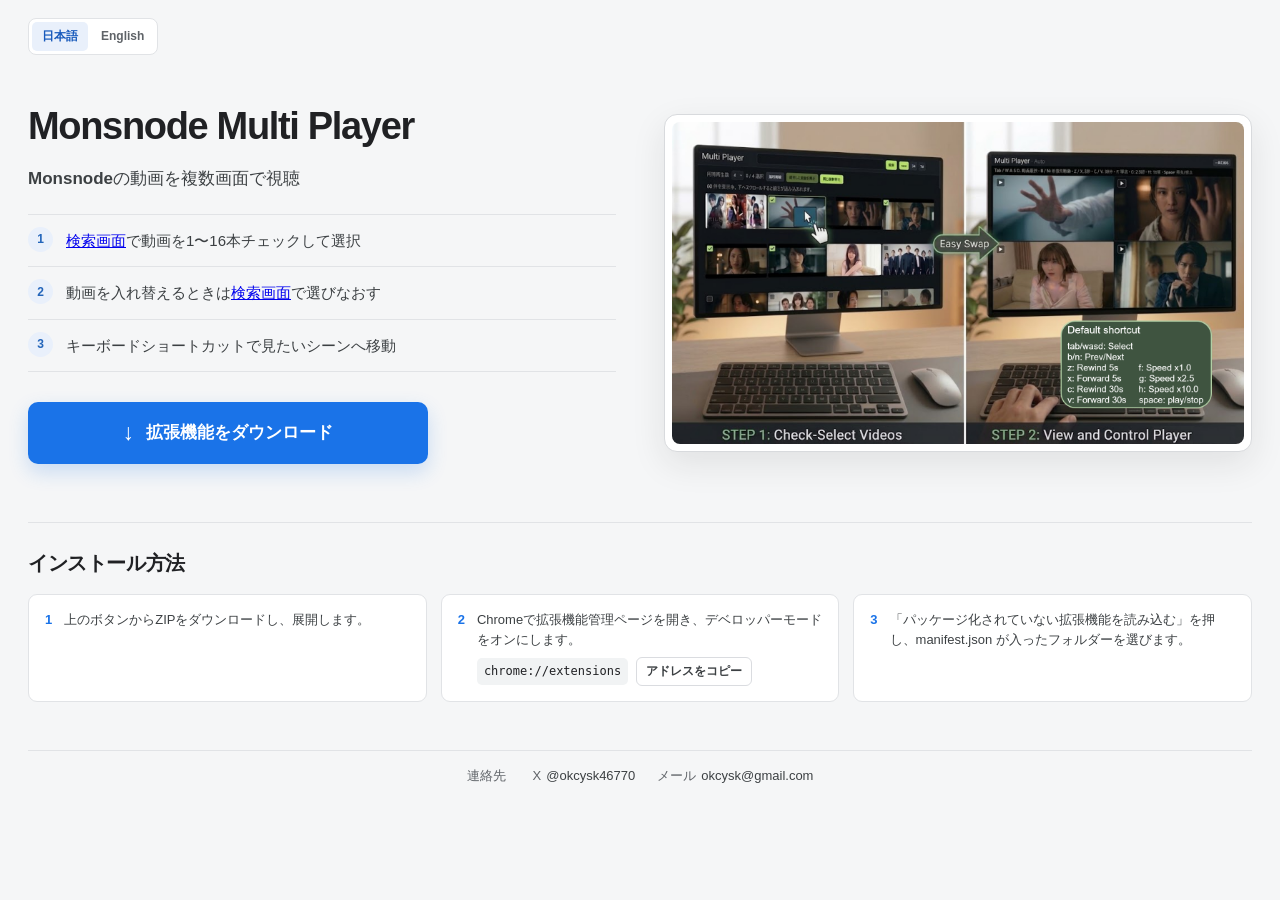
==== index.html @ 9a284ace "Add files via upload" ====
<!doctype html>
<html lang="ja">
<head>
  <meta charset="utf-8">
  <meta name="viewport" content="width=device-width,initial-scale=1">
  <meta name="theme-color" content="#f5f6f7">
  <meta name="description" content="Monsnode Multi Player — マルチ画面動画プレーヤー">
  <title>Monsnode Multi Player</title>
  <style>
    :root{color-scheme:light;--ink:#202124;--muted:#5f6368;--line:#e1e3e6;--blue:#1a73e8;--blue-dark:#155bb5;--bg:#f5f6f7}
    *{box-sizing:border-box}
    html,body{min-height:100%;margin:0}
    body{background:var(--bg);color:var(--ink);font:15px/1.55 Arial,"Noto Sans JP",sans-serif}
    header{height:72px;display:flex;align-items:center;width:min(1320px,calc(100% - 56px));margin:auto}
    .brand{font-size:17px;font-weight:650;letter-spacing:-.02em}
    .hero{display:grid;grid-template-columns:1fr 1fr;gap:48px;align-items:center;width:min(1320px,calc(100% - 56px));margin:20px auto 48px}
    .copy{padding:10px 0}
    h1{margin:0 0 25px;font-size:clamp(27px,3vw,38px);line-height:1.28;font-weight:650;letter-spacing:-.035em}
    .tagline{margin:-10px 0 23px;color:#3c4043;font-size:17px;font-weight:550;line-height:1.5}
    .points{margin:0 0 30px;padding:0;list-style:none}
    .points li{display:flex;gap:13px;align-items:flex-start;padding:14px 0;border-top:1px solid var(--line);color:#3c4043;font-size:15px}
    .points li:last-child{border-bottom:1px solid var(--line)}
    .num{flex:none;display:grid;place-items:center;width:25px;height:25px;margin-top:-2px;border-radius:50%;background:#e9f0fb;color:#2365ba;font-size:12px;font-weight:700}
    .download{display:flex;width:min(100%,400px);min-height:62px;align-items:center;justify-content:center;gap:12px;padding:13px 20px;border:0;border-radius:10px;background:var(--blue);color:#fff;text-decoration:none;font-size:17px;font-weight:700;box-shadow:0 8px 20px #1a73e833;transition:background .15s,transform .15s,box-shadow .15s}
    .download:hover{background:var(--blue-dark);transform:translateY(-2px);box-shadow:0 11px 24px #1a73e844}
    .download-icon{font-size:23px;line-height:1}
    .image-wrap{width:100%;padding:7px;border:1px solid #d8dadd;border-radius:13px;background:#fff;box-shadow:0 12px 34px #20212418}
    .hero-image{display:block;width:100%;height:auto;border-radius:8px}
    .install{width:min(1320px,calc(100% - 56px));margin:0 auto 48px;padding-top:25px;border-top:1px solid var(--line)}
    .install h2{margin:0 0 15px;font-size:20px;letter-spacing:-.02em}
    .steps{display:grid;grid-template-columns:repeat(3,minmax(0,1fr));gap:14px}
    .step{display:flex;gap:12px;align-items:flex-start;padding:15px 16px;border:1px solid var(--line);border-radius:9px;background:#fff;color:#3c4043;font-size:13px;line-height:1.55}
    .step b{flex:none;color:var(--blue);font-size:13px}
    .step code{font-size:12px;color:#202124}
    .manager-address{display:inline-flex;gap:8px;align-items:center;flex-wrap:wrap;margin-top:7px}
    .manager-address code{padding:4px 7px;border-radius:5px;background:#f1f3f4}
    .manager-address button{padding:5px 9px;border:1px solid #dadce0;border-radius:6px;background:#fff;color:#3c4043;font:600 12px Arial,sans-serif;cursor:pointer}
    .manager-address button:hover{background:#f8f9fa}
    .contact{display:flex;align-items:center;justify-content:center;gap:22px;width:min(1320px,calc(100% - 56px));margin:0 auto 24px;padding:15px 0;border-top:1px solid var(--line);color:var(--muted);font-size:13px}
    .contact a{color:#3c4043;text-decoration:none}.contact a:hover{color:var(--blue);text-decoration:underline}.contact-label{margin-right:5px;color:var(--muted)}
    .lang-switch{display:flex;gap:3px;padding:3px;border:1px solid var(--line);border-radius:8px;background:#fff}
    .lang-switch button{border:0;border-radius:5px;padding:6px 10px;background:transparent;color:var(--muted);font:600 12px Arial,sans-serif;cursor:pointer}
    .lang-switch button[aria-pressed="true"]{background:#e9f0fb;color:#185abc}
    @media(max-width:760px){header{width:calc(100% - 32px);height:60px}.hero{grid-template-columns:1fr;gap:25px;width:calc(100% - 32px);margin:14px auto 30px}.copy{padding:0}h1{font-size:28px;margin-bottom:17px}.tagline{margin:-7px 0 17px;font-size:15px}.points{margin-bottom:23px}.points li{padding:11px 0;font-size:14px}.download{width:100%;min-height:58px;font-size:16px}.install{width:calc(100% - 32px);margin-bottom:28px;padding-top:19px}.steps{grid-template-columns:1fr;gap:8px}.step{padding:12px 13px}}
    @media(max-width:420px){header{height:54px}.brand{font-size:15px}.hero{gap:19px;margin-top:8px}.image-wrap{padding:4px;border-radius:9px}.hero-image{border-radius:5px}.points li{gap:10px;font-size:13px}.download{min-height:55px}.contact{width:calc(100% - 32px);gap:13px;flex-wrap:wrap;font-size:12px}}
  </style>
</head>
<body>
  <header><div class="lang-switch" role="group" aria-label="Language"><button type="button" data-language="ja" aria-pressed="true">日本語</button><button type="button" data-language="en" aria-pressed="false">English</button></div></header>
  <main class="hero">
    <section class="copy" id="copy-section" aria-label="拡張機能の説明">
      <h1>Monsnode Multi Player</h1>
      <p class="tagline" data-ja="Monsnodeの動画を複数画面で視聴" data-en="Watch Monsnode videos in a multi-panel layout">Monsnodeの動画を複数画面で視聴</p>
      <ol class="points">
        <li><span class="num">1</span><span id="point-one">検索画面で動画を1〜16本チェックして選択</span></li>
        <li><span class="num">2</span><span id="point-two">入れ替えたい動画は検索画面でチェックを入れなおす</span></li>
        <li><span class="num">3</span><span data-ja="キーボードショートカットで見たいシーンへ移動" data-en="Jump to a scene with keyboard shortcuts">キーボードショートカットで見たいシーンへ移動</span></li>
      </ol>
      <a class="download" href="./Monsnode-Multi-Player-v1.5.11.zip" download><span class="download-icon" aria-hidden="true">↓</span><span id="download-label" data-ja="拡張機能をダウンロード" data-en="Download the extension">拡張機能をダウンロード</span></a>
    </section>
    <div class="image-wrap"><img class="hero-image" id="hero-image" src="./overview-multi-player.png" alt="検索画面で動画を選択し、マルチ画面プレーヤーで視聴・操作するイメージ" data-ja-alt="検索画面で動画を選択し、マルチ画面プレーヤーで視聴・操作するイメージ" data-en-alt="Select videos from search results and watch them in the multi-panel player" width="1500" height="844" fetchpriority="high"></div>
  </main>
  <section class="install" aria-labelledby="install-title" id="install-section">
    <h2 id="install-title" data-ja="インストール方法" data-en="How to install">インストール方法</h2>
    <div class="steps">
      <div class="step"><b>1</b><span data-ja="上のボタンからZIPをダウンロードし、展開します。" data-en="Download the ZIP above and extract it.">上のボタンからZIPをダウンロードし、展開します。</span></div>
      <div class="step"><b>2</b><span><span id="manager-instruction">お使いのブラウザーの拡張機能管理ページを開き、デベロッパーモードをオンにします。</span><span class="manager-address"><code id="manager-url">chrome://extensions</code><button id="copy-manager" type="button">アドレスをコピー</button></span></span></div>
      <div class="step"><b>3</b><span data-ja="「パッケージ化されていない拡張機能を読み込む」を押し、manifest.json が入ったフォルダーを選びます。" data-en="Click Load unpacked and choose the extracted folder containing manifest.json.">「パッケージ化されていない拡張機能を読み込む」を押し、manifest.json が入ったフォルダーを選びます。</span></div>
    </div>
  </section>
  <footer class="contact" aria-label="Contact">
    <span class="contact-label" data-ja="連絡先" data-en="Contact">連絡先</span>
    <a href="https://x.com/okcysk46770" target="_blank" rel="noopener noreferrer"><span class="contact-label">X</span>@okcysk46770</a>
    <a href="mailto:okcysk@gmail.com"><span class="contact-label" data-ja="メール" data-en="Email">メール</span>okcysk@gmail.com</a>
  </footer>
  <script>
    const languageButtons = document.querySelectorAll('[data-language]');
    const searchUrl = 'https://monsnode.com/';
    function updateSearchLinks(language) {
      const link = `<a href="${searchUrl}" target="_blank" rel="noopener noreferrer">${language === 'ja' ? '検索画面' : 'search page'}</a>`;
      document.querySelector('#point-one').innerHTML = language === 'ja'
        ? `${link}で動画を1〜16本チェックして選択`
        : `Select 1–16 videos by checking them on the ${link}`;
      document.querySelector('#point-two').innerHTML = language === 'ja'
        ? `動画を入れ替えるときは${link}で選びなおす`
        : `To replace a video, choose another one on the ${link}`;
    }
    function detectBrowser() {
      const ua = navigator.userAgent;
      if (/Edg\//.test(ua)) return { name: 'Microsoft Edge', url: 'edge://extensions' };
      if (/OPR\//.test(ua)) return { name: 'Opera', url: 'opera://extensions' };
      if (/Vivaldi\//.test(ua)) return { name: 'Vivaldi', url: 'vivaldi://extensions' };
      if (/Firefox\//.test(ua)) return { name: 'Firefox', url: 'about:addons', supported: false };
      if (/Chrome\//.test(ua)) return { name: 'Chrome', url: 'chrome://extensions' };
      return null;
    }
    let browser = detectBrowser();
    let currentLanguage = 'ja';
    const managerUrl = document.querySelector('#manager-url');
    const managerInstruction = document.querySelector('#manager-instruction');
    if (browser) {
      managerUrl.textContent = browser.url;
      managerInstruction.textContent = browser.supported === false
        ? `Firefox detected. This Chrome extension should be installed in Chrome or a Chromium-based browser. Add-ons: `
        : `${browser.name}: open the extension manager and turn on Developer mode. `;
    } else {
      managerInstruction.textContent = 'Browser not detected. Use Chrome or a Chromium-based browser. Extension manager: ';
    }
    if (navigator.brave?.isBrave) {
      navigator.brave.isBrave().then(isBrave => {
        if (isBrave) {
          browser = { name: 'Brave', url: 'brave://extensions' };
          managerUrl.textContent = browser.url;
          setLanguage(currentLanguage);
        }
      }).catch(() => {});
    }
    document.querySelector('#copy-manager').addEventListener('click', async event => {
      const button = event.currentTarget;
      const original = button.textContent;
      try {
        await navigator.clipboard.writeText(managerUrl.textContent);
        button.textContent = document.documentElement.lang === 'ja' ? 'コピーしました' : 'Copied';
      } catch {
        button.textContent = document.documentElement.lang === 'ja' ? 'アドレスを選択してコピー' : 'Select and copy the address';
      }
      window.setTimeout(() => { button.textContent = original; }, 2200);
    });
    function setLanguage(language) {
      currentLanguage = language;
      document.documentElement.lang = language;
      document.querySelectorAll('[data-ja][data-en]').forEach(element => {
        element.textContent = element.dataset[language];
      });
      updateSearchLinks(language);
      if (browser?.supported === false) {
        managerInstruction.textContent = language === 'ja'
          ? 'Firefoxを検出しました。この拡張機能はChromeまたはChromium系ブラウザーでインストールしてください。アドオン管理: '
          : 'Firefox detected. Install this extension in Chrome or a Chromium-based browser. Add-ons: ';
      } else {
        managerInstruction.textContent = browser
          ? (language === 'ja' ? `${browser.name}で拡張機能管理ページを開き、デベロッパーモードをオンにします。` : `Open the extension manager in ${browser.name} and turn on Developer mode.`)
          : (language === 'ja' ? 'ブラウザーを判別できません。ChromeまたはChromium系ブラウザーをお使いください。管理ページ: ' : 'Browser not detected. Use Chrome or a Chromium-based browser. Extension manager: ');
      }
      document.querySelector('#copy-manager').textContent = language === 'ja' ? 'アドレスをコピー' : 'Copy address';
      const image = document.querySelector('#hero-image');
      image.alt = image.dataset[`${language}Alt`];
      document.querySelector('#copy-section').setAttribute('aria-label', language === 'ja' ? '拡張機能の説明' : 'About the extension');
      document.querySelector('#install-section').setAttribute('aria-label', language === 'ja' ? 'インストール方法' : 'Installation steps');
      languageButtons.forEach(button => button.setAttribute('aria-pressed', String(button.dataset.language === language)));
    }
    setLanguage('ja');
    languageButtons.forEach(button => button.addEventListener('click', () => setLanguage(button.dataset.language)));
  </script>
</body>
</html>
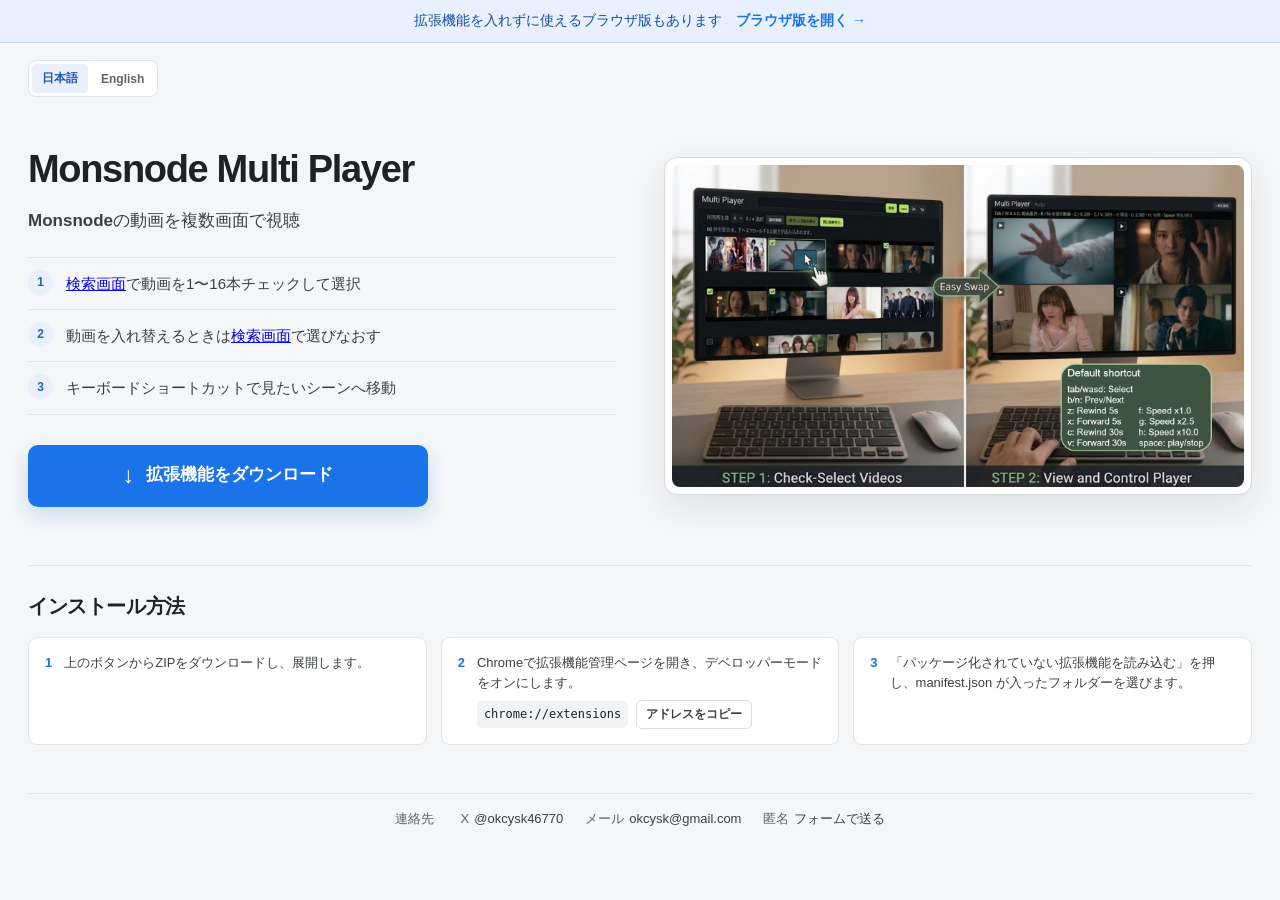
==== commit 7a2074f1: "Add web version banner and anonymous form link; fix download link Co-Authored-By: Claude Opus 5.5 <n" ====
--- a/index.html
+++ b/index.html
@@ -3,6 +3,13 @@
 <head>
   <meta charset="utf-8">
   <meta name="viewport" content="width=device-width,initial-scale=1">
+  <!-- Google Tag Manager -->
+  <script async src="https://www.googletagmanager.com/gtm.js?id=GTM-TTFVJL49"></script>
+  <script>
+   window.dataLayer = window.dataLayer || [];
+   function gtag(){dataLayer.push(arguments);}
+   gtag('js', new Date());
+  </script>
   <meta name="theme-color" content="#f5f6f7">
   <meta name="description" content="Monsnode Multi Player — マルチ画面動画プレーヤー">
   <title>Monsnode Multi Player</title>
@@ -38,14 +45,18 @@
     .manager-address button:hover{background:#f8f9fa}
     .contact{display:flex;align-items:center;justify-content:center;gap:22px;width:min(1320px,calc(100% - 56px));margin:0 auto 24px;padding:15px 0;border-top:1px solid var(--line);color:var(--muted);font-size:13px}
     .contact a{color:#3c4043;text-decoration:none}.contact a:hover{color:var(--blue);text-decoration:underline}.contact-label{margin-right:5px;color:var(--muted)}
+    .web-banner{display:flex;flex-wrap:wrap;align-items:center;justify-content:center;gap:4px 14px;padding:10px 16px;background:#e8f0fe;border-bottom:1px solid #c6dafc;color:#174ea6;font-size:14px;text-decoration:none;text-align:center}
+    .web-banner b{color:var(--blue);white-space:nowrap}.web-banner:hover b{text-decoration:underline}
     .lang-switch{display:flex;gap:3px;padding:3px;border:1px solid var(--line);border-radius:8px;background:#fff}
     .lang-switch button{border:0;border-radius:5px;padding:6px 10px;background:transparent;color:var(--muted);font:600 12px Arial,sans-serif;cursor:pointer}
     .lang-switch button[aria-pressed="true"]{background:#e9f0fb;color:#185abc}
     @media(max-width:760px){header{width:calc(100% - 32px);height:60px}.hero{grid-template-columns:1fr;gap:25px;width:calc(100% - 32px);margin:14px auto 30px}.copy{padding:0}h1{font-size:28px;margin-bottom:17px}.tagline{margin:-7px 0 17px;font-size:15px}.points{margin-bottom:23px}.points li{padding:11px 0;font-size:14px}.download{width:100%;min-height:58px;font-size:16px}.install{width:calc(100% - 32px);margin-bottom:28px;padding-top:19px}.steps{grid-template-columns:1fr;gap:8px}.step{padding:12px 13px}}
     @media(max-width:420px){header{height:54px}.brand{font-size:15px}.hero{gap:19px;margin-top:8px}.image-wrap{padding:4px;border-radius:9px}.hero-image{border-radius:5px}.points li{gap:10px;font-size:13px}.download{min-height:55px}.contact{width:calc(100% - 32px);gap:13px;flex-wrap:wrap;font-size:12px}}
   </style>
+  <meta name="google-site-verification" content="LyRfDuRUYksJZFUhuVmuxtJTpkZJOUPSd-Jtx4OINSE" />
 </head>
 <body>
+  <a class="web-banner" href="https://okcysk.github.io/monsnodeMultiPlayer/" target="_blank" rel="noopener"><span data-ja="拡張機能を入れずに使えるブラウザ版もあります" data-en="A web version that needs no extension is also available">拡張機能を入れずに使えるブラウザ版もあります</span><b data-ja="ブラウザ版を開く →" data-en="Open the web version →">ブラウザ版を開く →</b></a>
   <header><div class="lang-switch" role="group" aria-label="Language"><button type="button" data-language="ja" aria-pressed="true">日本語</button><button type="button" data-language="en" aria-pressed="false">English</button></div></header>
   <main class="hero">
     <section class="copy" id="copy-section" aria-label="拡張機能の説明">
@@ -56,7 +67,7 @@
         <li><span class="num">2</span><span id="point-two">入れ替えたい動画は検索画面でチェックを入れなおす</span></li>
         <li><span class="num">3</span><span data-ja="キーボードショートカットで見たいシーンへ移動" data-en="Jump to a scene with keyboard shortcuts">キーボードショートカットで見たいシーンへ移動</span></li>
       </ol>
-      <a class="download" href="./Monsnode-Multi-Player-v1.5.11.zip" download><span class="download-icon" aria-hidden="true">↓</span><span id="download-label" data-ja="拡張機能をダウンロード" data-en="Download the extension">拡張機能をダウンロード</span></a>
+      <a class="download" href="./Monsnode-Multi-Player-v1.5.12.zip" download><span class="download-icon" aria-hidden="true">↓</span><span id="download-label" data-ja="拡張機能をダウンロード" data-en="Download the extension">拡張機能をダウンロード</span></a>
     </section>
     <div class="image-wrap"><img class="hero-image" id="hero-image" src="./overview-multi-player.png" alt="検索画面で動画を選択し、マルチ画面プレーヤーで視聴・操作するイメージ" data-ja-alt="検索画面で動画を選択し、マルチ画面プレーヤーで視聴・操作するイメージ" data-en-alt="Select videos from search results and watch them in the multi-panel player" width="1500" height="844" fetchpriority="high"></div>
   </main>
@@ -72,6 +83,7 @@
     <span class="contact-label" data-ja="連絡先" data-en="Contact">連絡先</span>
     <a href="https://x.com/okcysk46770" target="_blank" rel="noopener noreferrer"><span class="contact-label">X</span>@okcysk46770</a>
     <a href="mailto:okcysk@gmail.com"><span class="contact-label" data-ja="メール" data-en="Email">メール</span>okcysk@gmail.com</a>
+    <a href="https://docs.google.com/forms/d/e/1FAIpQLSc7MyyJaD1YJLHzS2oYbVgQaono_sFIBUAHIID68HomW41pHQ/viewform" target="_blank" rel="noopener noreferrer"><span class="contact-label" data-ja="匿名" data-en="Anonymous">匿名</span><span data-ja="フォームで送る" data-en="Send via form">フォームで送る</span></a>
   </footer>
   <script>
     const languageButtons = document.querySelectorAll('[data-language]');
@@ -152,5 +164,6 @@
     setLanguage('ja');
     languageButtons.forEach(button => button.addEventListener('click', () => setLanguage(button.dataset.language)));
   </script>
+  <script async src="https://adm.shinobi.jp/st/auto.js" data-admax-id="d5cc49f24c5c0486c9051f3de7901ca2"></script>
 </body>
 </html>
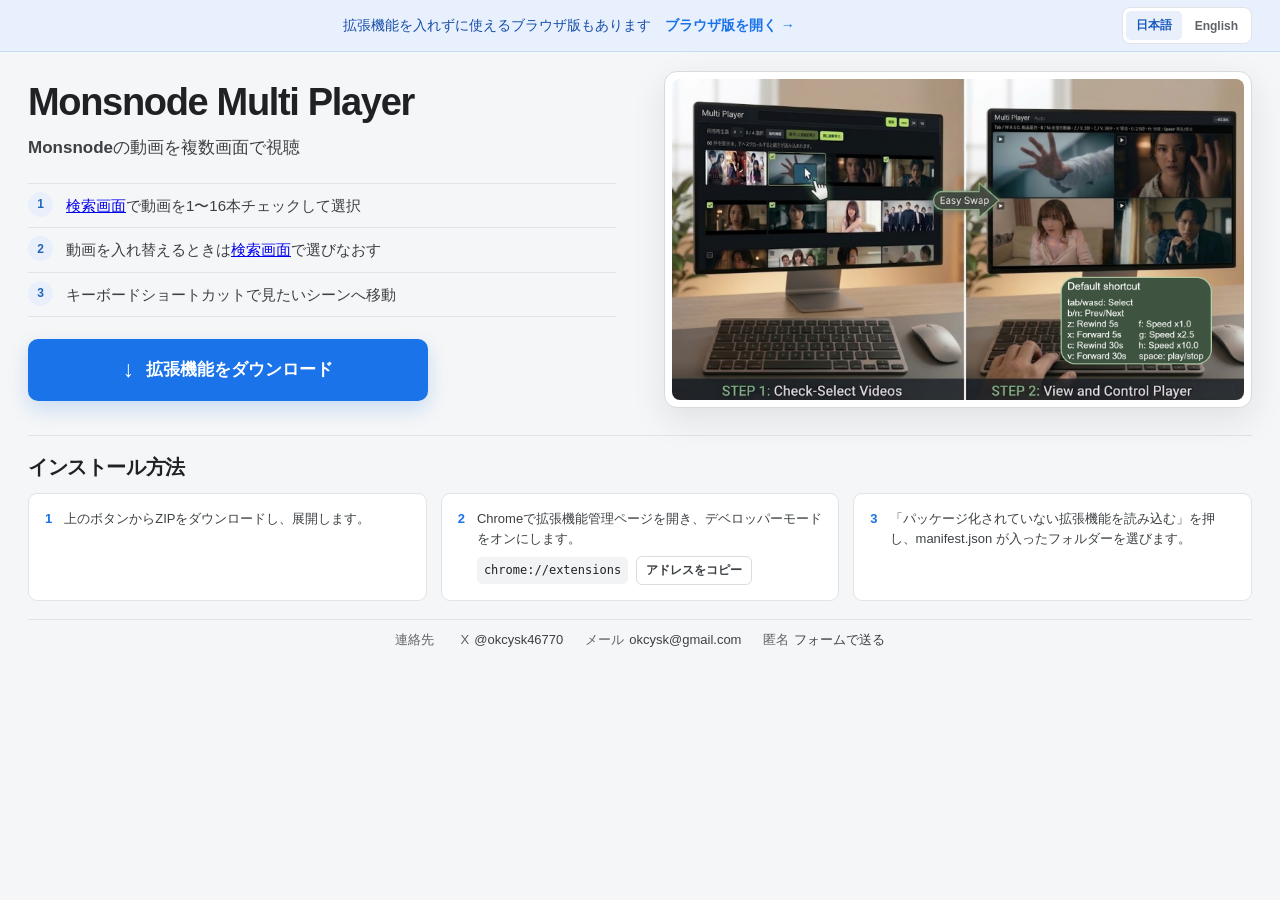
==== commit 4976bced: "Fit the page on one screen: banner in the top bar, tighter spacing Co-Authored-By: Claude Opus 5.5 <" ====
--- a/index.html
+++ b/index.html
@@ -20,12 +20,12 @@
     body{background:var(--bg);color:var(--ink);font:15px/1.55 Arial,"Noto Sans JP",sans-serif}
     header{height:72px;display:flex;align-items:center;width:min(1320px,calc(100% - 56px));margin:auto}
     .brand{font-size:17px;font-weight:650;letter-spacing:-.02em}
-    .hero{display:grid;grid-template-columns:1fr 1fr;gap:48px;align-items:center;width:min(1320px,calc(100% - 56px));margin:20px auto 48px}
+    .hero{display:grid;grid-template-columns:1fr 1fr;gap:48px;align-items:center;width:min(1320px,calc(100% - 56px));margin:16px auto 24px}
     .copy{padding:10px 0}
-    h1{margin:0 0 25px;font-size:clamp(27px,3vw,38px);line-height:1.28;font-weight:650;letter-spacing:-.035em}
+    h1{margin:0 0 18px;font-size:clamp(27px,3vw,38px);line-height:1.28;font-weight:650;letter-spacing:-.035em}
     .tagline{margin:-10px 0 23px;color:#3c4043;font-size:17px;font-weight:550;line-height:1.5}
-    .points{margin:0 0 30px;padding:0;list-style:none}
-    .points li{display:flex;gap:13px;align-items:flex-start;padding:14px 0;border-top:1px solid var(--line);color:#3c4043;font-size:15px}
+    .points{margin:0 0 22px;padding:0;list-style:none}
+    .points li{display:flex;gap:13px;align-items:flex-start;padding:10px 0;border-top:1px solid var(--line);color:#3c4043;font-size:15px}
     .points li:last-child{border-bottom:1px solid var(--line)}
     .num{flex:none;display:grid;place-items:center;width:25px;height:25px;margin-top:-2px;border-radius:50%;background:#e9f0fb;color:#2365ba;font-size:12px;font-weight:700}
     .download{display:flex;width:min(100%,400px);min-height:62px;align-items:center;justify-content:center;gap:12px;padding:13px 20px;border:0;border-radius:10px;background:var(--blue);color:#fff;text-decoration:none;font-size:17px;font-weight:700;box-shadow:0 8px 20px #1a73e833;transition:background .15s,transform .15s,box-shadow .15s}
@@ -33,8 +33,8 @@
     .download-icon{font-size:23px;line-height:1}
     .image-wrap{width:100%;padding:7px;border:1px solid #d8dadd;border-radius:13px;background:#fff;box-shadow:0 12px 34px #20212418}
     .hero-image{display:block;width:100%;height:auto;border-radius:8px}
-    .install{width:min(1320px,calc(100% - 56px));margin:0 auto 48px;padding-top:25px;border-top:1px solid var(--line)}
-    .install h2{margin:0 0 15px;font-size:20px;letter-spacing:-.02em}
+    .install{width:min(1320px,calc(100% - 56px));margin:0 auto 18px;padding-top:16px;border-top:1px solid var(--line)}
+    .install h2{margin:0 0 10px;font-size:20px;letter-spacing:-.02em}
     .steps{display:grid;grid-template-columns:repeat(3,minmax(0,1fr));gap:14px}
     .step{display:flex;gap:12px;align-items:flex-start;padding:15px 16px;border:1px solid var(--line);border-radius:9px;background:#fff;color:#3c4043;font-size:13px;line-height:1.55}
     .step b{flex:none;color:var(--blue);font-size:13px}
@@ -43,21 +43,22 @@
     .manager-address code{padding:4px 7px;border-radius:5px;background:#f1f3f4}
     .manager-address button{padding:5px 9px;border:1px solid #dadce0;border-radius:6px;background:#fff;color:#3c4043;font:600 12px Arial,sans-serif;cursor:pointer}
     .manager-address button:hover{background:#f8f9fa}
-    .contact{display:flex;align-items:center;justify-content:center;gap:22px;width:min(1320px,calc(100% - 56px));margin:0 auto 24px;padding:15px 0;border-top:1px solid var(--line);color:var(--muted);font-size:13px}
+    .contact{display:flex;align-items:center;justify-content:center;gap:22px;width:min(1320px,calc(100% - 56px));margin:0 auto 10px;padding:10px 0;border-top:1px solid var(--line);color:var(--muted);font-size:13px}
     .contact a{color:#3c4043;text-decoration:none}.contact a:hover{color:var(--blue);text-decoration:underline}.contact-label{margin-right:5px;color:var(--muted)}
-    .web-banner{display:flex;flex-wrap:wrap;align-items:center;justify-content:center;gap:4px 14px;padding:10px 16px;background:#e8f0fe;border-bottom:1px solid #c6dafc;color:#174ea6;font-size:14px;text-decoration:none;text-align:center}
+    /* One top bar holds the web-version banner and the language switch, keeping the whole page within one screen. */
+    header{height:auto;width:100%;margin:0;gap:12px;padding:7px max(28px,calc((100% - 1320px) / 2));background:#e8f0fe;border-bottom:1px solid #c6dafc}
+    .web-banner{flex:1;display:flex;flex-wrap:wrap;align-items:center;justify-content:center;gap:2px 14px;color:#174ea6;font-size:14px;text-decoration:none;text-align:center}
     .web-banner b{color:var(--blue);white-space:nowrap}.web-banner:hover b{text-decoration:underline}
-    .lang-switch{display:flex;gap:3px;padding:3px;border:1px solid var(--line);border-radius:8px;background:#fff}
-    .lang-switch button{border:0;border-radius:5px;padding:6px 10px;background:transparent;color:var(--muted);font:600 12px Arial,sans-serif;cursor:pointer}
+    .lang-switch{flex:none;display:flex;gap:3px;padding:3px;border:1px solid var(--line);border-radius:8px;background:#fff}
+    .lang-switch button{white-space:nowrap;border:0;border-radius:5px;padding:6px 10px;background:transparent;color:var(--muted);font:600 12px Arial,sans-serif;cursor:pointer}
     .lang-switch button[aria-pressed="true"]{background:#e9f0fb;color:#185abc}
-    @media(max-width:760px){header{width:calc(100% - 32px);height:60px}.hero{grid-template-columns:1fr;gap:25px;width:calc(100% - 32px);margin:14px auto 30px}.copy{padding:0}h1{font-size:28px;margin-bottom:17px}.tagline{margin:-7px 0 17px;font-size:15px}.points{margin-bottom:23px}.points li{padding:11px 0;font-size:14px}.download{width:100%;min-height:58px;font-size:16px}.install{width:calc(100% - 32px);margin-bottom:28px;padding-top:19px}.steps{grid-template-columns:1fr;gap:8px}.step{padding:12px 13px}}
-    @media(max-width:420px){header{height:54px}.brand{font-size:15px}.hero{gap:19px;margin-top:8px}.image-wrap{padding:4px;border-radius:9px}.hero-image{border-radius:5px}.points li{gap:10px;font-size:13px}.download{min-height:55px}.contact{width:calc(100% - 32px);gap:13px;flex-wrap:wrap;font-size:12px}}
+    @media(max-width:760px){header{padding:7px 16px}.web-banner{font-size:13px}.hero{grid-template-columns:1fr;gap:25px;width:calc(100% - 32px);margin:14px auto 30px}.copy{padding:0}h1{font-size:28px;margin-bottom:17px}.tagline{margin:-7px 0 17px;font-size:15px}.points{margin-bottom:23px}.points li{padding:11px 0;font-size:14px}.download{width:100%;min-height:58px;font-size:16px}.install{width:calc(100% - 32px);margin-bottom:28px;padding-top:19px}.steps{grid-template-columns:1fr;gap:8px}.step{padding:12px 13px}}
+    @media(max-width:420px){.brand{font-size:15px}.hero{gap:19px;margin-top:8px}.image-wrap{padding:4px;border-radius:9px}.hero-image{border-radius:5px}.points li{gap:10px;font-size:13px}.download{min-height:55px}.contact{width:calc(100% - 32px);gap:13px;flex-wrap:wrap;font-size:12px}}
   </style>
   <meta name="google-site-verification" content="LyRfDuRUYksJZFUhuVmuxtJTpkZJOUPSd-Jtx4OINSE" />
 </head>
 <body>
-  <a class="web-banner" href="https://okcysk.github.io/monsnodeMultiPlayer/" target="_blank" rel="noopener"><span data-ja="拡張機能を入れずに使えるブラウザ版もあります" data-en="A web version that needs no extension is also available">拡張機能を入れずに使えるブラウザ版もあります</span><b data-ja="ブラウザ版を開く →" data-en="Open the web version →">ブラウザ版を開く →</b></a>
-  <header><div class="lang-switch" role="group" aria-label="Language"><button type="button" data-language="ja" aria-pressed="true">日本語</button><button type="button" data-language="en" aria-pressed="false">English</button></div></header>
+  <header><a class="web-banner" href="https://okcysk.github.io/monsnodeMultiPlayer/" target="_blank" rel="noopener"><span data-ja="拡張機能を入れずに使えるブラウザ版もあります" data-en="A web version that needs no extension is also available">拡張機能を入れずに使えるブラウザ版もあります</span><b data-ja="ブラウザ版を開く →" data-en="Open the web version →">ブラウザ版を開く →</b></a><div class="lang-switch" role="group" aria-label="Language"><button type="button" data-language="ja" aria-pressed="true">日本語</button><button type="button" data-language="en" aria-pressed="false">English</button></div></header>
   <main class="hero">
     <section class="copy" id="copy-section" aria-label="拡張機能の説明">
       <h1>Monsnode Multi Player</h1>
